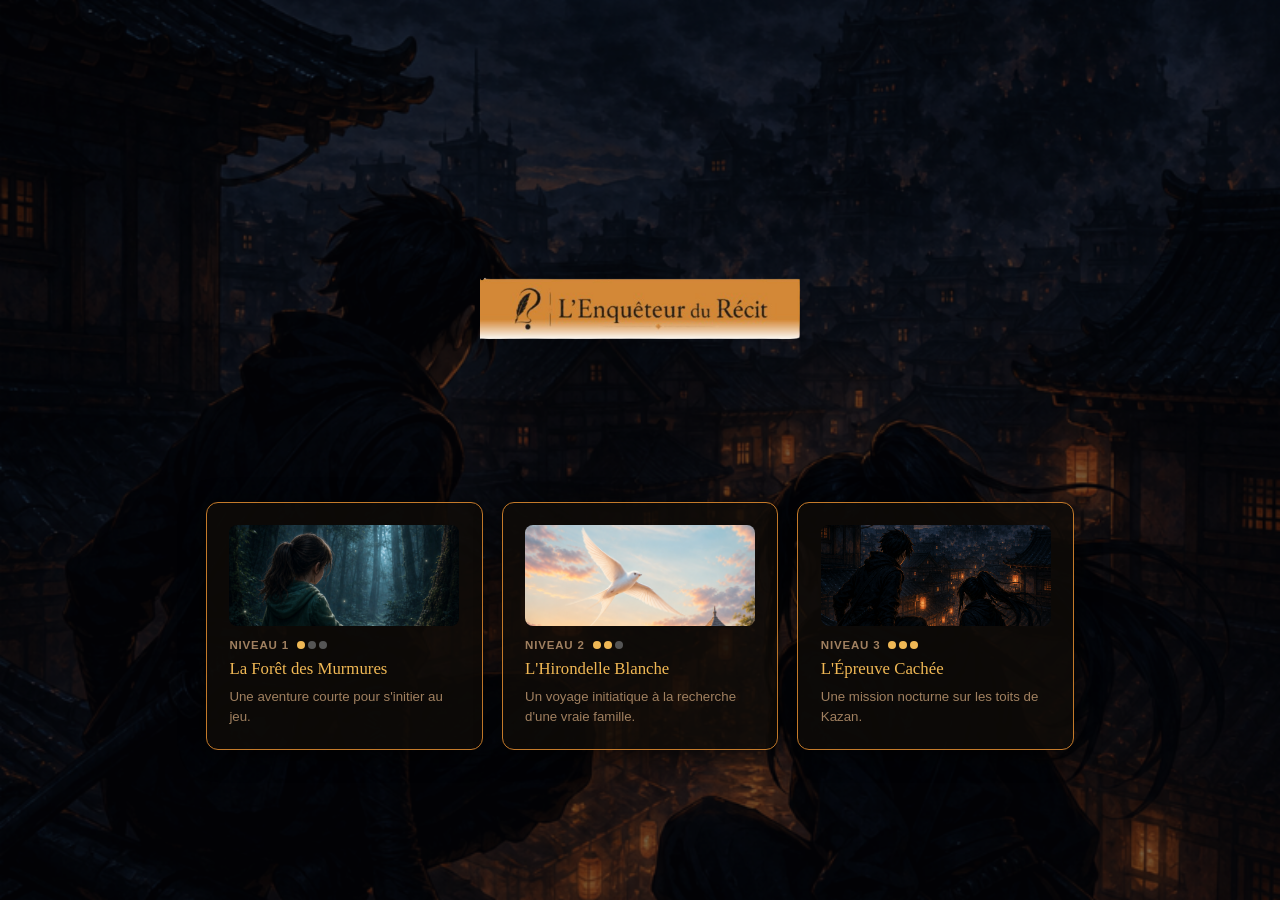
==== index.html @ ce3902f2 "add story 2" ====
<!DOCTYPE html>
<html lang="fr">

<head>
    <meta charset="UTF-8" />
    <meta name="viewport" content="width=device-width, initial-scale=1.0" />
    <title>TextoQuest</title>
    <link rel="icon" href="assets/favicon/favicon-32x32.png" sizes="32x32" />
    <link rel="stylesheet" href="style.css" />
    <link rel="manifest" href="manifest.json" />
</head>

<body>
    <div class="screen active">
        <div class="index-wrap">
            <img src="assets/logo/logo_TextoQuest.png" alt="TextoQuest" class="index-logo" />
            <div id="stories-grid" class="stories-grid"></div>
        </div>
    </div>

    <script>
        /* ── REGISTRY : ajoute ici chaque nouvelle histoire ── */
        const STORIES = [
            {
                id: "story-1",
                level: 1,
                title: "La Forêt des Murmures",
                desc: "Une aventure courte pour s'initier au jeu.",
                cover: "stories/story-1/cover.png",
            }, {
                id: "story-2",
                level: 2,
                title: "L'Hirondelle Blanche",
                desc: "Un voyage initiatique à la recherche d'une vraie famille.",
                cover: "stories/story-2/cover.png",
            },
            {
                id: "story-3",
                level: 3,
                title: "L'Épreuve Cachée",
                desc: "Une mission nocturne sur les toits de Kazan.",
                cover: "stories/story-3/cover.png",
            },
        ];

        /* ── Rendu automatique ────────────────────────────── */
        const grid = document.getElementById("stories-grid");

        STORIES.sort((a, b) => a.level - b.level).forEach(s => {
            const dots = [1, 2, 3].map(i =>
                `<span class="${i <= s.level ? "on" : ""}"></span>`
            ).join("");

            grid.insertAdjacentHTML("beforeend", `
        <a class="story-card" href="game.html?story=${s.id}">
          <img class="card-cover" src="${s.cover}" alt="${s.title}"
               onerror="this.style.display='none'" />
          <span class="card-level">
            Niveau ${s.level} &nbsp;<span class="level-dot">${dots}</span>
          </span>
          <span class="card-title">${s.title}</span>
          <span class="card-desc">${s.desc}</span>
        </a>
      `);
        });
    </script>
</body>

</html>
---- style.css ----
/* ── RESET & BASE ─────────────────────────────────── */
*,
*::before,
*::after {
  box-sizing: border-box;
  margin: 0;
  padding: 0;
}

:root {
  --bg: #0d0d0f;
  --card: rgba(15, 12, 8, 0.82);
  --border: #c47a2a;
  --accent: #e8943a;
  --accent2: #f0b855;
  --text: #e8dcc8;
  --muted: #a08060;
  --success: #5a9e5a;
  --error: #c0392b;
  --radius: 12px;
  --shadow: 0 4px 24px rgba(0, 0, 0, 0.7);
  --font-title: Georgia, serif;
  --font-body: "Segoe UI", Arial, sans-serif;
}

body {
  background: var(--story-bg, url("assets/TextoQuest.png")) center/cover
    no-repeat fixed;
  color: var(--text);
  font-family: var(--font-body);
  min-height: 100vh;
}
body::before {
  content: "";
  position: fixed;
  inset: 0;
  background: rgba(5, 5, 10, 0.55);
  pointer-events: none;
  z-index: 0;
}

/* ── SCREENS ──────────────────────────────────────── */
.screen {
  display: none;
  min-height: 100vh;
  padding: 1.5rem;
  position: relative;
  z-index: 1;
}
.screen.active {
  display: flex;
  align-items: center;
  justify-content: center;
}
#screen-reading.active,
#screen-puzzle.active,
#screen-clues.active {
  align-items: flex-start;
}

/* ── CARDS ────────────────────────────────────────── */
.card {
  background: var(--card);
  border: 1.5px solid var(--border);
  border-radius: var(--radius);
  box-shadow: var(--shadow);
  backdrop-filter: blur(6px);
  padding: 1.5rem;
}

/* ── TYPOGRAPHY ───────────────────────────────────── */
h1,
h2 {
  font-family: var(--font-title);
  color: var(--accent2);
}
h1 {
  font-size: 1.8rem;
  margin-bottom: 0.3rem;
}
h2 {
  font-size: 1.15rem;
  margin-bottom: 1rem;
}
.subtitle {
  color: var(--accent);
  font-size: 1rem;
  margin-bottom: 1rem;
  font-style: italic;
}
.muted {
  color: var(--muted);
  font-size: 0.9rem;
  line-height: 1.6;
}

/* ── BUTTONS ──────────────────────────────────────── */
.btn {
  background: linear-gradient(135deg, #b85a10, #e8943a);
  color: #fff;
  border: none;
  border-radius: 8px;
  padding: 0.75rem 1.8rem;
  font-size: 1rem;
  cursor: pointer;
  font-family: var(--font-body);
  text-shadow: 0 1px 3px rgba(0, 0, 0, 0.5);
  transition:
    opacity 0.2s,
    transform 0.1s;
}
.btn:hover {
  opacity: 0.88;
  transform: translateY(-1px);
}
.btn:active {
  transform: translateY(0);
}
.btn-ghost {
  background: transparent;
  border: 1.5px solid var(--border);
  color: var(--accent);
  border-radius: 8px;
  padding: 0.5rem 1.2rem;
  font-size: 0.9rem;
  cursor: pointer;
  font-family: var(--font-body);
  transition:
    border-color 0.2s,
    color 0.2s;
}
.btn-ghost:hover {
  border-color: var(--accent2);
  color: var(--accent2);
}
.mt {
  margin-top: 1rem;
}

/* ── LAYOUTS ──────────────────────────────────────── */
.two-col {
  display: grid;
  gap: 1.5rem;
  width: 100%;
  max-width: 1100px;
  margin: 0 auto;
  align-items: start;
  grid-template-columns: 1fr 1fr;
}
.two-col.wide {
  grid-template-columns: 2fr 1fr;
}

/* ── STORY TEXT ───────────────────────────────────── */
.story-text {
  line-height: 1.8;
  color: var(--text);
  max-height: 75vh;
  overflow-y: auto;
  padding-right: 0.5rem;
  font-size: 0.95rem;
}
.story-text.small {
  font-size: 0.85rem;
  max-height: 80vh;
}
.story-text p {
  margin-bottom: 0.8rem;
}
.story-text em {
  font-style: italic;
  color: var(--muted);
}
.story-text::-webkit-scrollbar {
  width: 5px;
}
.story-text::-webkit-scrollbar-thumb {
  background: var(--border);
  border-radius: 4px;
}
mark {
  background: #f0b85588;
  border-radius: 3px;
  padding: 0 2px;
  color: #fff;
}

/* ── FEEDBACK ─────────────────────────────────────── */
.feedback {
  border-radius: 8px;
  padding: 0.8rem 1rem;
  font-size: 0.9rem;
  line-height: 1.5;
  margin-top: 0.5rem;
}
.feedback.success {
  background: rgba(60, 110, 60, 0.35);
  border: 1.5px solid var(--success);
  color: #8de08d;
}
.feedback.error {
  background: rgba(120, 20, 20, 0.35);
  border: 1.5px solid var(--error);
  color: #f08080;
}
.feedback.hidden {
  display: none;
}

/* ── PUZZLE BLOCKS ────────────────────────────────── */
.puzzle-zone {
  display: flex;
  flex-direction: column;
  gap: 0.6rem;
  min-height: 200px;
}
.puzzle-block {
  background: rgba(20, 14, 6, 0.75);
  border: 1.5px solid var(--border);
  border-radius: 8px;
  padding: 0.8rem 1rem;
  cursor: grab;
  user-select: none;
  font-size: 0.9rem;
  line-height: 1.5;
  color: var(--text);
  transition:
    box-shadow 0.2s,
    transform 0.15s;
}
.puzzle-block:active {
  cursor: grabbing;
}
.puzzle-block.dragging {
  opacity: 0.45;
  transform: scale(1.02);
}
.puzzle-block.drag-over {
  border-color: var(--accent2);
  background: rgba(200, 100, 20, 0.2);
}
.block-label {
  font-weight: bold;
  color: var(--accent2);
  font-size: 0.78rem;
  margin-bottom: 0.3rem;
  text-transform: uppercase;
  letter-spacing: 0.05em;
}

/* ── QCM ──────────────────────────────────────────── */
.qcm-options {
  display: flex;
  flex-direction: column;
  gap: 0.5rem;
  margin-bottom: 0.8rem;
}
.qcm-option {
  display: flex;
  align-items: center;
  gap: 0.7rem;
  background: rgba(20, 14, 6, 0.75);
  border: 1.5px solid var(--border);
  border-radius: 8px;
  padding: 0.7rem 1rem;
  cursor: pointer;
  font-size: 0.9rem;
  color: var(--text);
  transition:
    border-color 0.2s,
    background 0.2s;
}
.qcm-option:hover {
  border-color: var(--accent);
}
.qcm-option.selected {
  border-color: var(--accent2);
  background: rgba(200, 100, 20, 0.2);
}
.qcm-option.correct {
  border-color: var(--success);
  background: rgba(60, 110, 60, 0.25);
}
.qcm-option.wrong {
  border-color: var(--error);
  background: rgba(120, 20, 20, 0.25);
}
.qcm-option input {
  accent-color: var(--accent2);
}

/* ── FREE TEXT ────────────────────────────────────── */
.clue-answer {
  width: 100%;
  min-height: 100px;
  border: 1.5px solid var(--border);
  border-radius: 8px;
  padding: 0.7rem;
  font-family: var(--font-body);
  font-size: 0.9rem;
  color: var(--text);
  background: rgba(10, 8, 4, 0.7);
  resize: vertical;
  transition: border-color 0.2s;
}
.clue-answer:focus {
  outline: none;
  border-color: var(--accent2);
}

/* ── STAMPS ───────────────────────────────────────── */
.stamps-row {
  display: flex;
  flex-wrap: wrap;
  gap: 0.4rem;
  margin-top: 0.6rem;
}
.stamps-row.centered {
  justify-content: center;
}
.stamp {
  width: 38px;
  height: 38px;
  border-radius: 50%;
  background: rgba(40, 30, 15, 0.8);
  border: 2px solid #555;
  display: flex;
  align-items: center;
  justify-content: center;
  font-size: 1.1rem;
  transition:
    background 0.3s,
    border-color 0.3s;
}
.stamp.earned {
  background: rgba(180, 100, 20, 0.35);
  border-color: var(--accent2);
}

/* ── CLUE CARD ────────────────────────────────────── */
.clue-card {
  background: rgba(10, 8, 4, 0.6);
  border: 1.5px solid var(--border);
  border-radius: var(--radius);
  padding: 1.2rem;
}
.clue-number {
  font-size: 0.78rem;
  text-transform: uppercase;
  letter-spacing: 0.06em;
  color: var(--muted);
  margin-bottom: 0.2rem;
}
.clue-type {
  font-weight: bold;
  color: var(--accent2);
  margin-bottom: 0.6rem;
  font-size: 0.85rem;
}
.clue-question {
  font-size: 1rem;
  line-height: 1.6;
  margin-bottom: 0.8rem;
}

/* ── RESULT ───────────────────────────────────────── */
.result-card {
  max-width: 480px;
  width: 100%;
  text-align: center;
  padding: 2.5rem 2rem;
}
.result-icon {
  font-size: 4rem;
  margin-bottom: 0.5rem;
}
.result-score {
  color: var(--muted);
  margin-top: 1rem;
  font-size: 0.95rem;
}

/* ── INDEX – STORY CARDS ──────────────────────────── */
.index-wrap {
  width: 100%;
  max-width: 900px;
  padding: 2rem 1rem;
}
.index-logo {
  display: block;
  max-width: 320px;
  margin: 0 auto 2rem;
}

.intro-logo-wrap {
  max-width: 380px;
  width: 100%;
  height: 70px;
  overflow: hidden;
  margin: 0 auto 0.8rem;
}
.intro-logo-wrap img {
  width: 100%;
  height: 100%;
  object-fit: cover;
}

.stories-grid {
  display: grid;
  grid-template-columns: repeat(auto-fill, minmax(240px, 1fr));
  gap: 1.2rem;
}
.story-card {
  background: var(--card);
  border: 1.5px solid var(--border);
  border-radius: var(--radius);
  box-shadow: var(--shadow);
  padding: 1.4rem;
  cursor: pointer;
  text-decoration: none;
  display: flex;
  flex-direction: column;
  gap: 0.5rem;
  transition:
    border-color 0.2s,
    transform 0.15s;
}
.story-card:hover {
  border-color: var(--accent2);
  transform: translateY(-2px);
}
.story-card .card-cover {
  width: 100%;
  aspect-ratio: 16/7;
  object-fit: cover;
  border-radius: 8px;
  margin-bottom: 0.3rem;
}
.story-card .card-level {
  font-size: 0.72rem;
  text-transform: uppercase;
  letter-spacing: 0.07em;
  color: var(--muted);
  font-weight: bold;
}
.story-card .card-title {
  font-family: var(--font-title);
  color: var(--accent2);
  font-size: 1.05rem;
}
.story-card .card-desc {
  color: var(--muted);
  font-size: 0.83rem;
  line-height: 1.5;
}
.level-dot {
  display: inline-flex;
  gap: 3px;
  align-items: center;
}
.level-dot span {
  width: 8px;
  height: 8px;
  border-radius: 50%;
  background: #555;
}
.level-dot span.on {
  background: var(--accent2);
}

/* ── RESPONSIVE ───────────────────────────────────── */
@media (max-width: 768px) {
  .two-col,
  .two-col.wide {
    grid-template-columns: 1fr;
  }
  .text-panel {
    order: 2;
  }
  .right-panel {
    order: 1;
  }
  .story-text,
  .story-text.small {
    max-height: 35vh;
  }
  h1 {
    font-size: 1.4rem;
  }
  .screen {
    padding-top: 4rem;
  }
}
@media (max-width: 480px) {
  .screen {
    padding: 1rem;
  }
  .result-card {
    padding: 1.5rem 1rem;
  }
}

/* ── BACK LINK ────────────────────────────────────── */
.back-link {
  position: relative;
  top: 1rem;
  left: 1rem;
  z-index: 999;
}
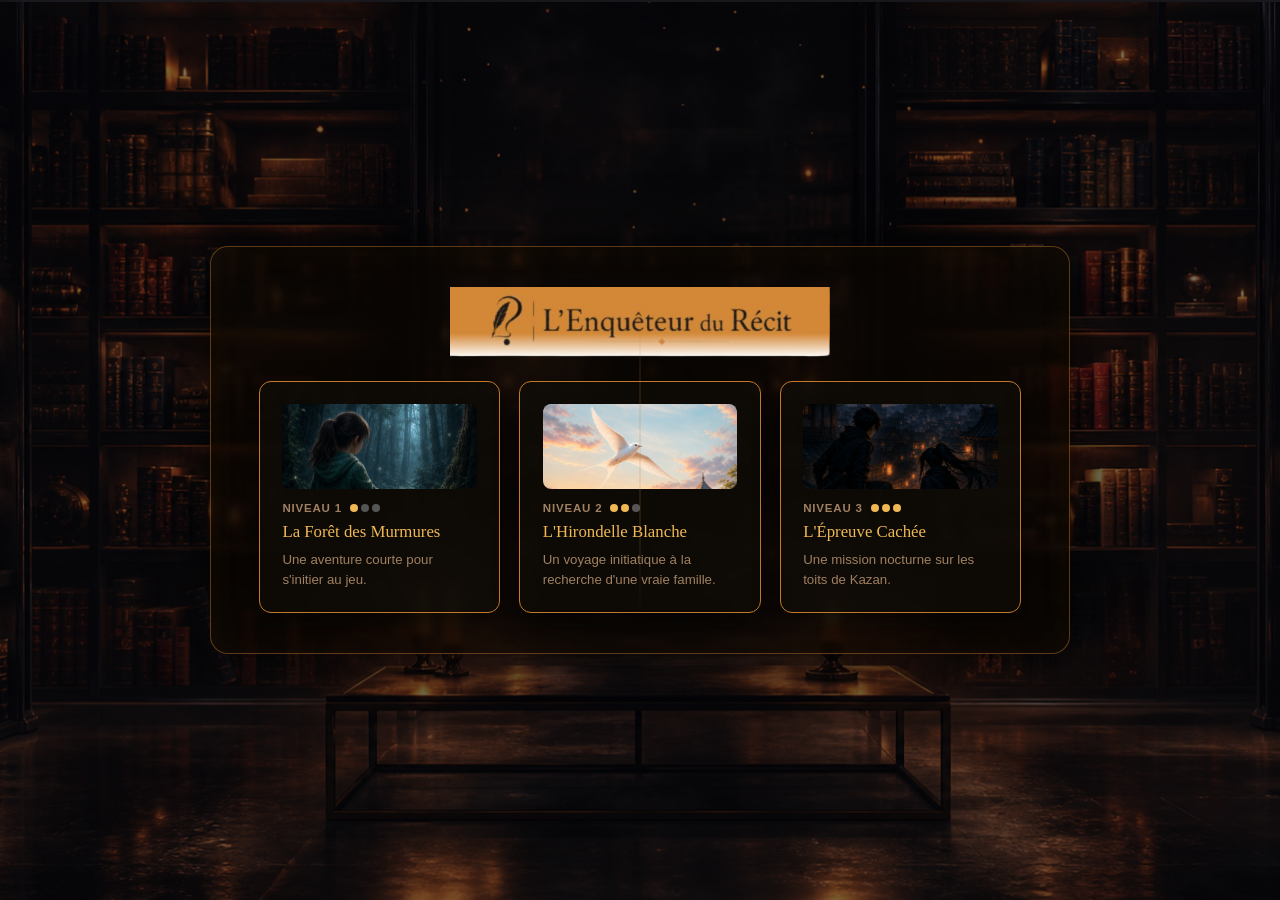
==== commit be24c615: "feat: add library background and dedicated index page styles - Add assets/library.png as full-screen" ====
--- a/index.html
+++ b/index.html
@@ -7,13 +7,17 @@
     <title>TextoQuest</title>
     <link rel="icon" href="assets/favicon/favicon-32x32.png" sizes="32x32" />
     <link rel="stylesheet" href="style.css" />
+    <link rel="stylesheet" href="assets/index-library.css" />
+
     <link rel="manifest" href="manifest.json" />
 </head>
 
 <body>
     <div class="screen active">
         <div class="index-wrap">
-            <img src="assets/logo/logo_TextoQuest.png" alt="TextoQuest" class="index-logo" />
+            <div class="intro-logo-wrap">
+                <img src="assets/logo/logo_TextoQuest.png" alt="TextoQuest" />
+            </div>
             <div id="stories-grid" class="stories-grid"></div>
         </div>
     </div>
--- a/style.css
+++ b/style.css
@@ -24,12 +24,12 @@
 }
 
 body {
-  background: var(--story-bg, url("assets/TextoQuest.png")) center/cover
-    no-repeat fixed;
+  background: var(--bg);
   color: var(--text);
   font-family: var(--font-body);
   min-height: 100vh;
 }
+
 body::before {
   content: "";
   position: fixed;
--- a/assets/index-library.css
+++ b/assets/index-library.css
@@ -0,0 +1,104 @@
+/* ── BIBLIOTHÈQUE – fond d'accueil ────────────────────
+   Fichier : assets/index-library.css
+   Lié uniquement dans index.html
+──────────────────────────────────────────────────── */
+
+/* 1. Le fond : bibliothèque plein écran, couvre tout */
+body {
+  background: url("library.png") center / cover no-repeat fixed;
+}
+
+/* 2. Overlay sombre global (déjà dans style.css via body::before — rien à changer) */
+
+/* 3. Centrage vertical + horizontal du contenu */
+.screen.active {
+  align-items: center;
+  justify-content: center;
+}
+
+/* 4. Conteneur principal : zone "livre ouvert" posée sur la table */
+.index-wrap {
+  max-width: 860px;
+  width: 90%;
+  padding: 2.5rem 3rem;
+  background: rgba(10, 6, 2, 0.72);
+  border: 1px solid rgba(196, 122, 42, 0.45);
+  border-radius: 18px;
+  box-shadow:
+    0 0 60px rgba(0, 0, 0, 0.85),
+    inset 0 0 40px rgba(232, 148, 58, 0.04);
+  backdrop-filter: blur(3px);
+  /* ligne centrale reliure */
+  position: relative;
+}
+.index-wrap::after {
+  content: "";
+  position: absolute;
+  top: 10%;
+  bottom: 10%;
+  left: 50%;
+  transform: translateX(-50%);
+  width: 1px;
+  background: linear-gradient(
+    to bottom,
+    transparent,
+    rgba(196, 122, 42, 0.3) 30%,
+    rgba(196, 122, 42, 0.3) 70%,
+    transparent
+  );
+  pointer-events: none;
+}
+
+/* 5. Logo centré au-dessus des cartes */
+.index-logo {
+  max-width: 280px;
+  margin: 0 auto 2rem;
+}
+.intro-logo-wrap {
+  max-width: 380px;
+  width: 100%;
+  height: 70px;
+  overflow: hidden;
+  margin: 0 auto 1.5rem;
+}
+.intro-logo-wrap img {
+  width: 100%;
+  height: 100%;
+  object-fit: cover;
+}
+
+/* 6. Grille des cartes : 3 colonnes fixes dans le livre */
+.stories-grid {
+  grid-template-columns: repeat(3, 1fr);
+  gap: 1.2rem;
+}
+
+/* 7. Cartes : légèrement remontées comme des marque-pages */
+.story-card {
+  transform: translateY(0);
+  transition:
+    transform 0.2s,
+    border-color 0.2s,
+    box-shadow 0.2s;
+  box-shadow: 0 8px 24px rgba(0, 0, 0, 0.6);
+}
+.story-card:hover {
+  transform: translateY(-6px);
+  box-shadow:
+    0 16px 36px rgba(0, 0, 0, 0.8),
+    0 0 12px rgba(232, 148, 58, 0.2);
+  border-color: var(--accent2);
+}
+
+/* 8. Responsive : une colonne sur mobile */
+@media (max-width: 640px) {
+  .stories-grid {
+    grid-template-columns: 1fr;
+  }
+  .index-wrap {
+    padding: 1.5rem 1.2rem;
+  }
+  .index-wrap::after {
+    display: none;
+  }
+}
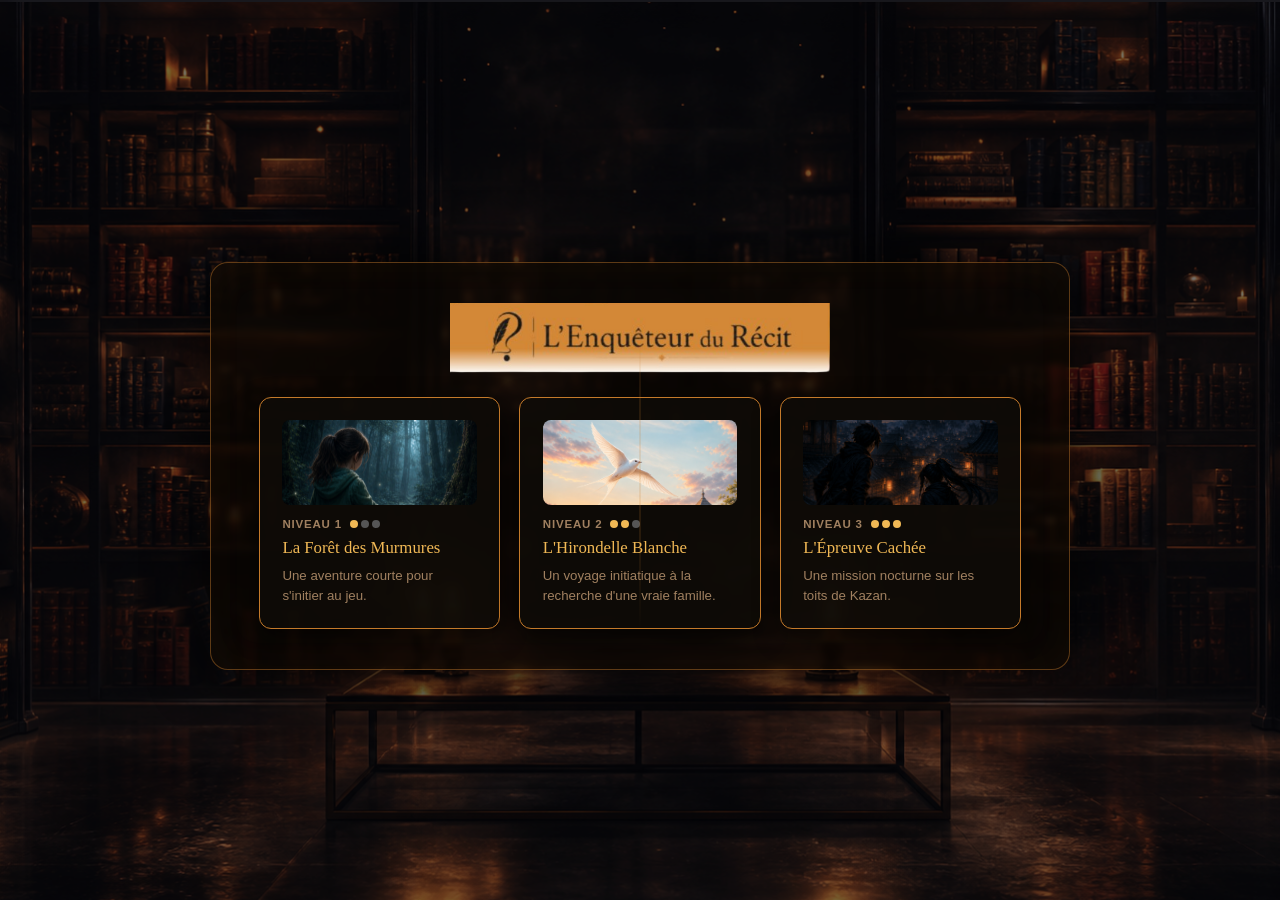
==== commit 27eeda26: "add file responsive.css" ====
--- a/index.html
+++ b/index.html
@@ -7,6 +7,7 @@
     <title>TextoQuest</title>
     <link rel="icon" href="assets/favicon/favicon-32x32.png" sizes="32x32" />
     <link rel="stylesheet" href="style.css" />
+    <link rel="stylesheet" href="assets/responsive.css">
     <link rel="stylesheet" href="assets/index-library.css" />
 
     <link rel="manifest" href="manifest.json" />
--- a/style.css
+++ b/style.css
@@ -27,7 +27,6 @@
   background: var(--bg);
   color: var(--text);
   font-family: var(--font-body);
-  min-height: 100vh;
 }
 
 body::before {
@@ -42,7 +41,6 @@
 /* ── SCREENS ──────────────────────────────────────── */
 .screen {
   display: none;
-  min-height: 100vh;
   padding: 1.5rem;
   position: relative;
   z-index: 1;
@@ -467,43 +465,3 @@
 .level-dot span.on {
   background: var(--accent2);
 }
-
-/* ── RESPONSIVE ───────────────────────────────────── */
-@media (max-width: 768px) {
-  .two-col,
-  .two-col.wide {
-    grid-template-columns: 1fr;
-  }
-  .text-panel {
-    order: 2;
-  }
-  .right-panel {
-    order: 1;
-  }
-  .story-text,
-  .story-text.small {
-    max-height: 35vh;
-  }
-  h1 {
-    font-size: 1.4rem;
-  }
-  .screen {
-    padding-top: 4rem;
-  }
-}
-@media (max-width: 480px) {
-  .screen {
-    padding: 1rem;
-  }
-  .result-card {
-    padding: 1.5rem 1rem;
-  }
-}
-
-/* ── BACK LINK ────────────────────────────────────── */
-.back-link {
-  position: relative;
-  top: 1rem;
-  left: 1rem;
-  z-index: 999;
-}
--- a/assets/responsive.css
+++ b/assets/responsive.css
@@ -0,0 +1,87 @@
+/* ── RESPONSIVE.CSS ──────────────────────────────────────────────────────────
+   Fond plein écran, scroll, mobile portrait & paysage.
+   Source unique pour tout ce qui est viewport/responsive.
+──────────────────────────────────────────────────────────────────────────── */
+
+/* 1. Fallback sombre si l'image de fond ne charge pas */
+html {
+  min-height: 100%;
+  background: var(--bg);
+}
+
+/* 2. Corps : hauteur dynamique + pas de scroll horizontal */
+body {
+  min-height: 100dvh;
+  overflow-x: hidden;
+  background-attachment: scroll; /* fixed cassé sur Safari iOS en paysage */
+}
+
+/* 3. Chaque écran occupe au minimum la hauteur réelle du viewport */
+.screen {
+  min-height: 100dvh;
+  padding-top: 3.5rem;
+}
+
+/* 4. Tablet/mobile portrait ≤ 768px */
+@media (max-width: 768px) {
+  .two-col,
+  .two-col.wide {
+    grid-template-columns: 1fr;
+  }
+  .text-panel {
+    order: 2;
+  }
+  .right-panel {
+    order: 1;
+  }
+  .story-text,
+  .story-text.small {
+    max-height: 35vh;
+  }
+  h1 {
+    font-size: 1.4rem;
+  }
+  .screen {
+    padding-top: 4rem;
+  }
+}
+.back-link {
+  position: fixed;
+  top: 1rem;
+  left: 1rem;
+  z-index: 999;
+}
+
+/* 5. Petit mobile ≤ 480px */
+@media (max-width: 480px) {
+  .screen {
+    padding: 1rem;
+  }
+  .result-card {
+    padding: 1.5rem 1rem;
+  }
+}
+
+/* 6. Mobile portrait ≤ 640px : grille en colonne unique */
+@media (max-width: 640px) {
+  .stories-grid {
+    grid-template-columns: 1fr;
+  }
+  .index-wrap {
+    padding: 1.2rem;
+  }
+}
+
+/* 7. Mobile paysage : compact pour éviter les espaces vides */
+@media (max-height: 500px) and (orientation: landscape) {
+  .screen {
+    padding: 0.8rem;
+    align-items: flex-start;
+  }
+  .card {
+    padding: 1rem;
+  }
+  h1 {
+    font-size: 1.2rem;
+  }
+}
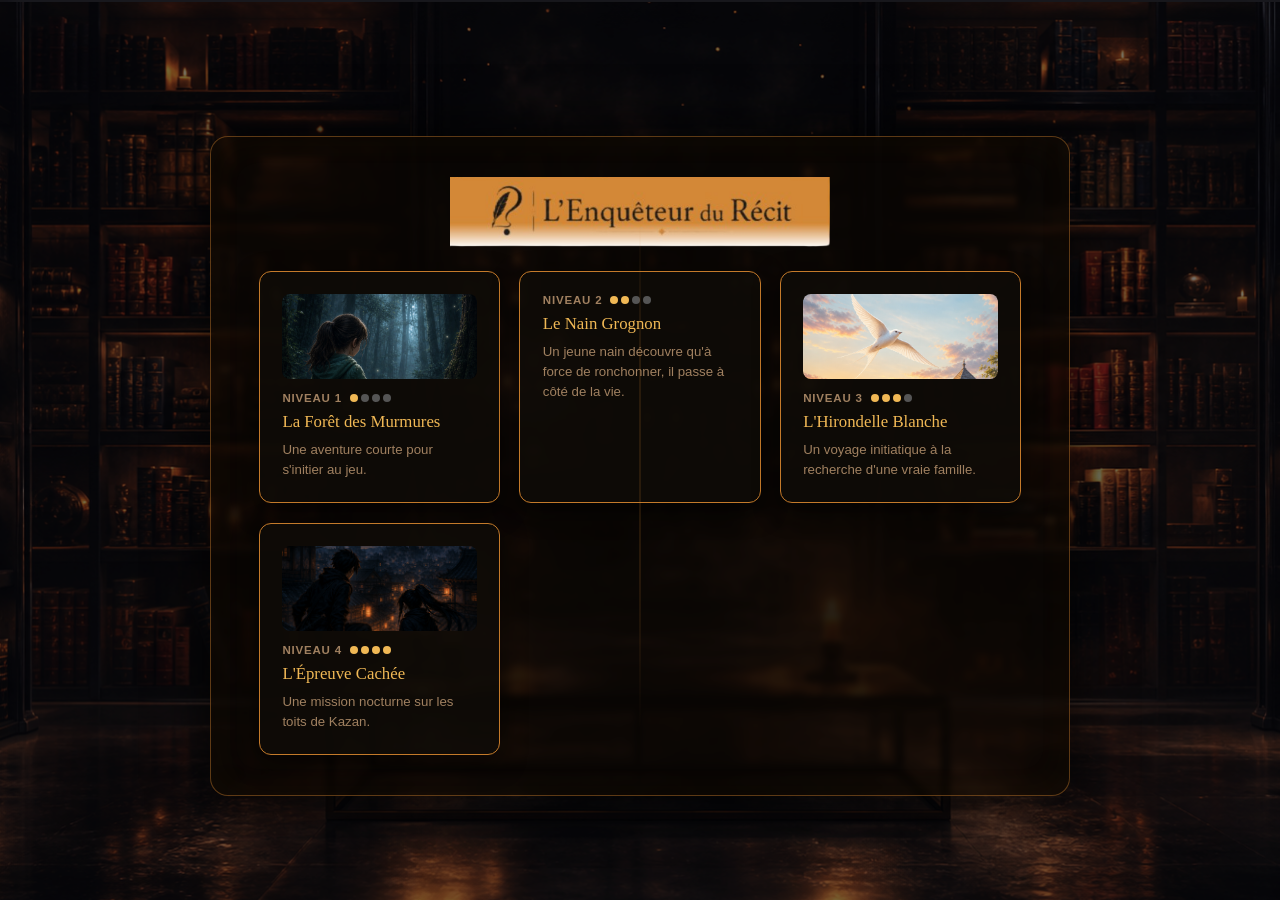
==== commit c2c78b83: "feat: add story-2 "Le Nain Grognon" and rename story folders - Add stories/story-2_le_Nain_Grognon/ " ====
--- a/index.html
+++ b/index.html
@@ -27,24 +27,32 @@
         /* ── REGISTRY : ajoute ici chaque nouvelle histoire ── */
         const STORIES = [
             {
-                id: "story-1",
+                id: "story-1_La_Foret_des_Murmures",
                 level: 1,
                 title: "La Forêt des Murmures",
                 desc: "Une aventure courte pour s'initier au jeu.",
-                cover: "stories/story-1/cover.png",
-            }, {
-                id: "story-2",
+                cover: "stories/story-1_La_Foret_des_Murmures/cover.png",
+            },
+            {
+                id: "story-2_le_Nain_Grognon",
                 level: 2,
+                title: "Le Nain Grognon",
+                desc: "Un jeune nain découvre qu'à force de ronchonner, il passe à côté de la vie.",
+                cover: "stories/story-2_le_Nain_Grognon/cover.png",
+            },
+            {
+                id: "story-3_l_Hirondelle_Blanche",
+                level: 3,
                 title: "L'Hirondelle Blanche",
                 desc: "Un voyage initiatique à la recherche d'une vraie famille.",
-                cover: "stories/story-2/cover.png",
+                cover: "stories/story-3_l_Hirondelle_Blanche/cover.png",
             },
             {
-                id: "story-3",
-                level: 3,
+                id: "story-4_l_Epreuve_cachee",
+                level: 4,
                 title: "L'Épreuve Cachée",
                 desc: "Une mission nocturne sur les toits de Kazan.",
-                cover: "stories/story-3/cover.png",
+                cover: "stories/story-4_l_Epreuve_cachee/cover.png",
             },
         ];
 
@@ -52,7 +60,7 @@
         const grid = document.getElementById("stories-grid");
 
         STORIES.sort((a, b) => a.level - b.level).forEach(s => {
-            const dots = [1, 2, 3].map(i =>
+            const dots = [1, 2, 3, 4].map(i =>
                 `<span class="${i <= s.level ? "on" : ""}"></span>`
             ).join("");
 
--- a/style.css
+++ b/style.css
@@ -116,7 +116,6 @@
 }
 .btn-ghost {
   background: transparent;
-  border: 1.5px solid var(--border);
   color: var(--accent);
   border-radius: 8px;
   padding: 0.5rem 1.2rem;
@@ -128,7 +127,6 @@
     color 0.2s;
 }
 .btn-ghost:hover {
-  border-color: var(--accent2);
   color: var(--accent2);
 }
 .mt {
@@ -141,7 +139,7 @@
   gap: 1.5rem;
   width: 100%;
   max-width: 1100px;
-  margin: 0 auto;
+  margin: 1rem auto;
   align-items: start;
   grid-template-columns: 1fr 1fr;
 }
@@ -230,8 +228,9 @@
   cursor: grabbing;
 }
 .puzzle-block.dragging {
-  opacity: 0.45;
-  transform: scale(1.02);
+  opacity: 0.85;
+  position: relative;
+  z-index: 999;
 }
 .puzzle-block.drag-over {
   border-color: var(--accent2);
--- a/assets/responsive.css
+++ b/assets/responsive.css
@@ -45,11 +45,25 @@
     padding-top: 4rem;
   }
 }
-.back-link {
+.site-header {
   position: fixed;
-  top: 1rem;
-  left: 1rem;
+  top: 0;
+  left: 0;
+  right: 0;
   z-index: 999;
+  padding: 0.6rem 1.2rem;
+  background: rgba(13, 13, 15, 0.92);
+  /* border-bottom: 1px solid var(--border); */
+  backdrop-filter: blur(6px);
+  transition:
+    padding 0.3s,
+    background 0.3s,
+    border-color 0.3s;
+}
+.site-header.scrolled {
+  padding: 0.3rem 1.2rem;
+  background: rgba(13, 13, 15, 0.4);
+  border-bottom-color: transparent;
 }
 
 /* 5. Petit mobile ≤ 480px */
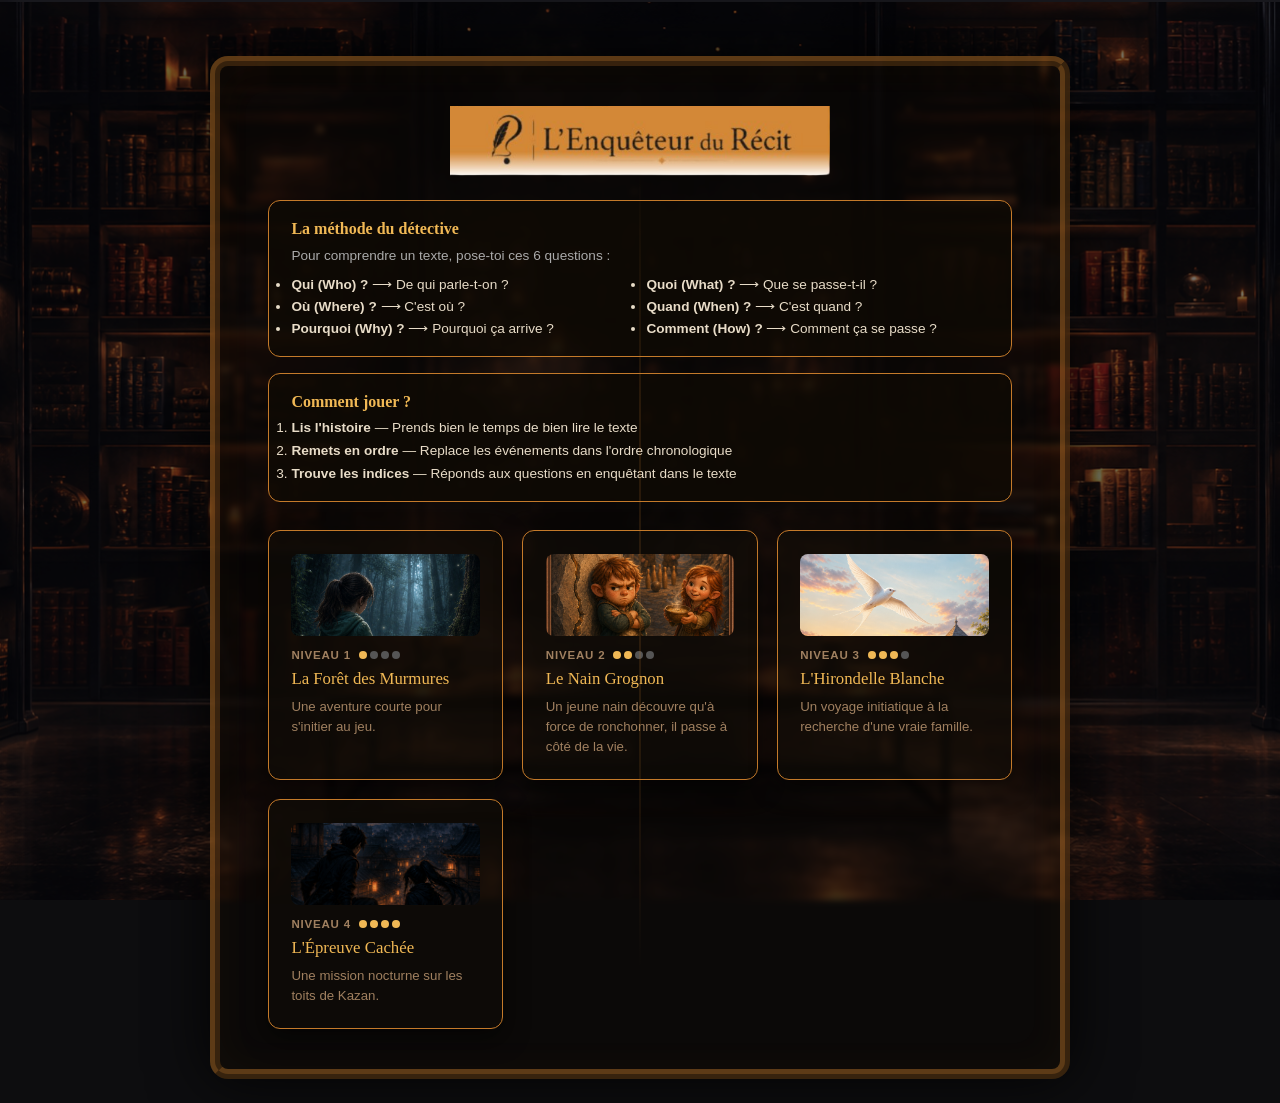
==== commit 5376abca: "add intro method 6W + section help in story.js Co-authored-by: Copilot <copilot@github.com>" ====
--- a/index.html
+++ b/index.html
@@ -9,72 +9,68 @@
     <link rel="stylesheet" href="style.css" />
     <link rel="stylesheet" href="assets/responsive.css">
     <link rel="stylesheet" href="assets/index-library.css" />
-
     <link rel="manifest" href="manifest.json" />
 </head>
 
 <body>
     <div class="screen active">
         <div class="index-wrap">
+
             <div class="intro-logo-wrap">
                 <img src="assets/logo/logo_TextoQuest.png" alt="TextoQuest" />
             </div>
+
+            <!-- ── SECTION 6W ── -->
+            <div class="sixw-section">
+
+                <div class="sixw-block">
+                    <h2 class="sixw-title">La méthode du détective</h2>
+                    <p class="sixw-intro">Pour comprendre un texte, pose-toi ces 6 questions :</p>
+                    <ul class="sixw-grid">
+                        <li><strong>Qui (Who) ?</strong> ⟶ De qui parle-t-on ?</li>
+                        <li><strong>Quoi (What) ?</strong> ⟶ Que se passe-t-il ?</li>
+                        <li><strong>Où (Where) ?</strong> ⟶ C'est où ?</li>
+                        <li><strong>Quand (When) ?</strong> ⟶ C'est quand ?</li>
+                        <li><strong>Pourquoi (Why) ?</strong> ⟶ Pourquoi ça arrive ?</li>
+                        <li><strong>Comment (How) ?</strong> ⟶ Comment ça se passe ?</li>
+                    </ul>
+                </div>
+
+                <div class="sixw-block">
+                    <h2 class="sixw-title">Comment jouer ?</h2>
+                    <ol class="sixw-steps">
+                        <li><strong>Lis l'histoire</strong> — Prends bien le temps de bien lire le texte</li>
+                        <li><strong>Remets en ordre</strong> — Replace les événements dans l'ordre chronologique</li>
+                        <li><strong>Trouve les indices</strong> — Réponds aux questions en enquêtant dans le texte</li>
+                    </ol>
+                </div>
+
+            </div>
+            <!-- ── FIN SECTION 6W ── -->
+
             <div id="stories-grid" class="stories-grid"></div>
         </div>
     </div>
 
     <script>
-        /* ── REGISTRY : ajoute ici chaque nouvelle histoire ── */
         const STORIES = [
-            {
-                id: "story-1_La_Foret_des_Murmures",
-                level: 1,
-                title: "La Forêt des Murmures",
-                desc: "Une aventure courte pour s'initier au jeu.",
-                cover: "stories/story-1_La_Foret_des_Murmures/cover.png",
-            },
-            {
-                id: "story-2_le_Nain_Grognon",
-                level: 2,
-                title: "Le Nain Grognon",
-                desc: "Un jeune nain découvre qu'à force de ronchonner, il passe à côté de la vie.",
-                cover: "stories/story-2_le_Nain_Grognon/cover.png",
-            },
-            {
-                id: "story-3_l_Hirondelle_Blanche",
-                level: 3,
-                title: "L'Hirondelle Blanche",
-                desc: "Un voyage initiatique à la recherche d'une vraie famille.",
-                cover: "stories/story-3_l_Hirondelle_Blanche/cover.png",
-            },
-            {
-                id: "story-4_l_Epreuve_cachee",
-                level: 4,
-                title: "L'Épreuve Cachée",
-                desc: "Une mission nocturne sur les toits de Kazan.",
-                cover: "stories/story-4_l_Epreuve_cachee/cover.png",
-            },
+            { id: "story-1_La_Foret_des_Murmures", level: 1, title: "La Forêt des Murmures", desc: "Une aventure courte pour s'initier au jeu.", cover: "stories/story-1_La_Foret_des_Murmures/cover.png" },
+            { id: "story-2_le_Nain_Grognon", level: 2, title: "Le Nain Grognon", desc: "Un jeune nain découvre qu'à force de ronchonner, il passe à côté de la vie.", cover: "stories/story-2_le_Nain_Grognon/cover.png" },
+            { id: "story-3_l_Hirondelle_Blanche", level: 3, title: "L'Hirondelle Blanche", desc: "Un voyage initiatique à la recherche d'une vraie famille.", cover: "stories/story-3_l_Hirondelle_Blanche/cover.png" },
+            { id: "story-4_l_Epreuve_cachee", level: 4, title: "L'Épreuve Cachée", desc: "Une mission nocturne sur les toits de Kazan.", cover: "stories/story-4_l_Epreuve_cachee/cover.png" },
         ];
 
-        /* ── Rendu automatique ────────────────────────────── */
         const grid = document.getElementById("stories-grid");
-
         STORIES.sort((a, b) => a.level - b.level).forEach(s => {
-            const dots = [1, 2, 3, 4].map(i =>
-                `<span class="${i <= s.level ? "on" : ""}"></span>`
-            ).join("");
-
+            const dots = [1, 2, 3, 4].map(i => `<span class="${i <= s.level ? "on" : ""}"></span>`).join("");
             grid.insertAdjacentHTML("beforeend", `
-        <a class="story-card" href="game.html?story=${s.id}">
-          <img class="card-cover" src="${s.cover}" alt="${s.title}"
-               onerror="this.style.display='none'" />
-          <span class="card-level">
-            Niveau ${s.level} &nbsp;<span class="level-dot">${dots}</span>
-          </span>
-          <span class="card-title">${s.title}</span>
-          <span class="card-desc">${s.desc}</span>
-        </a>
-      `);
+                <a class="story-card" href="game.html?story=${s.id}">
+                    <img class="card-cover" src="${s.cover}" alt="${s.title}" onerror="this.style.display='none'" />
+                    <span class="card-level">Niveau ${s.level} &nbsp;<span class="level-dot">${dots}</span></span>
+                    <span class="card-title">${s.title}</span>
+                    <span class="card-desc">${s.desc}</span>
+                </a>
+            `);
         });
     </script>
 </body>
--- a/style.css
+++ b/style.css
@@ -9,7 +9,7 @@
 
 :root {
   --bg: #0d0d0f;
-  --card: rgba(15, 12, 8, 0.82);
+  --card: rgba(15, 12, 8, 0.6);
   --border: #c47a2a;
   --accent: #e8943a;
   --accent2: #f0b855;
@@ -464,3 +464,108 @@
 .level-dot span.on {
   background: var(--accent2);
 }
+
+/* ══════════════════════════════════════════
+   SECTION 6W — page d'accueil
+══════════════════════════════════════════ */
+.sixw-section {
+  display: flex;
+  flex-wrap: wrap;
+  gap: 1rem;
+  margin-bottom: 1.8rem;
+}
+
+.sixw-block {
+  background: rgba(15, 10, 5, 0.75);
+  border: 1.5px solid var(--border);
+  border-radius: 12px;
+  padding: 1.2rem 1.4rem;
+  width: 100%;
+}
+
+.sixw-title {
+  font-size: 1rem;
+  font-weight: bold;
+  color: var(--accent2);
+  margin: 0 0 0.6rem;
+}
+
+.sixw-intro {
+  font-size: 0.85rem;
+  color: var(--text-muted, #aaa);
+  margin: 0 0 0.8rem;
+}
+
+.sixw-grid {
+  display: grid;
+  grid-template-columns: 1fr 1fr;
+  gap: 0.4rem 0.8rem;
+  font-size: 0.85rem;
+}
+.sixw-grid span {
+  background: rgba(20, 14, 6, 0.75);
+  border: 1.5px solid var(--border);
+  border-radius: 8px;
+  padding: 0.7rem 0.9rem;
+  color: var(--text);
+}
+
+.sixw-steps {
+  display: flex;
+  flex-direction: column;
+  gap: 0.5rem;
+  font-size: 0.85rem;
+}
+
+@media (max-width: 640px) {
+  .sixw-section {
+    grid-template-columns: 1fr;
+  }
+  .sixw-grid {
+    grid-template-columns: 1fr;
+  }
+}
+
+/* ══════════════════════════════════════════
+   BULLES D'AIDE — phase free-text
+══════════════════════════════════════════ */
+.help-bubble {
+  display: none;
+  border-radius: 10px;
+  padding: 0.9rem 1.1rem;
+  margin-top: 0.8rem;
+  font-size: 0.88rem;
+  line-height: 1.5;
+  border: 1.5px solid;
+}
+
+.help-bubble.visible {
+  display: block;
+}
+
+/* Niveau 1 — méthode (bleu) */
+.help-bubble.lvl-1 {
+  background: rgba(30, 60, 120, 0.3);
+  border-color: #4a90d9;
+  color: #acd4ff;
+}
+
+/* Niveau 2 — guidage (jaune/orange) */
+.help-bubble.lvl-2 {
+  background: rgba(140, 80, 0, 0.3);
+  border-color: var(--accent2);
+  color: #ffd080;
+}
+
+/* Niveau 3 — surlignage + synthèse (rouge doux) */
+.help-bubble.lvl-3 {
+  background: rgba(120, 30, 30, 0.3);
+  border-color: #d94a4a;
+  color: #ffaaaa;
+}
+
+.help-bubble strong {
+  display: block;
+  margin-bottom: 0.4rem;
+  font-size: 0.92rem;
+}
--- a/assets/index-library.css
+++ b/assets/index-library.css
@@ -21,8 +21,8 @@
   max-width: 860px;
   width: 90%;
   padding: 2.5rem 3rem;
-  background: rgba(10, 6, 2, 0.72);
-  border: 1px solid rgba(196, 122, 42, 0.45);
+  background: rgba(10, 6, 2, 0.5);
+  border: 10px ridge rgba(196, 122, 42, 0.45);
   border-radius: 18px;
   box-shadow:
     0 0 60px rgba(0, 0, 0, 0.85),
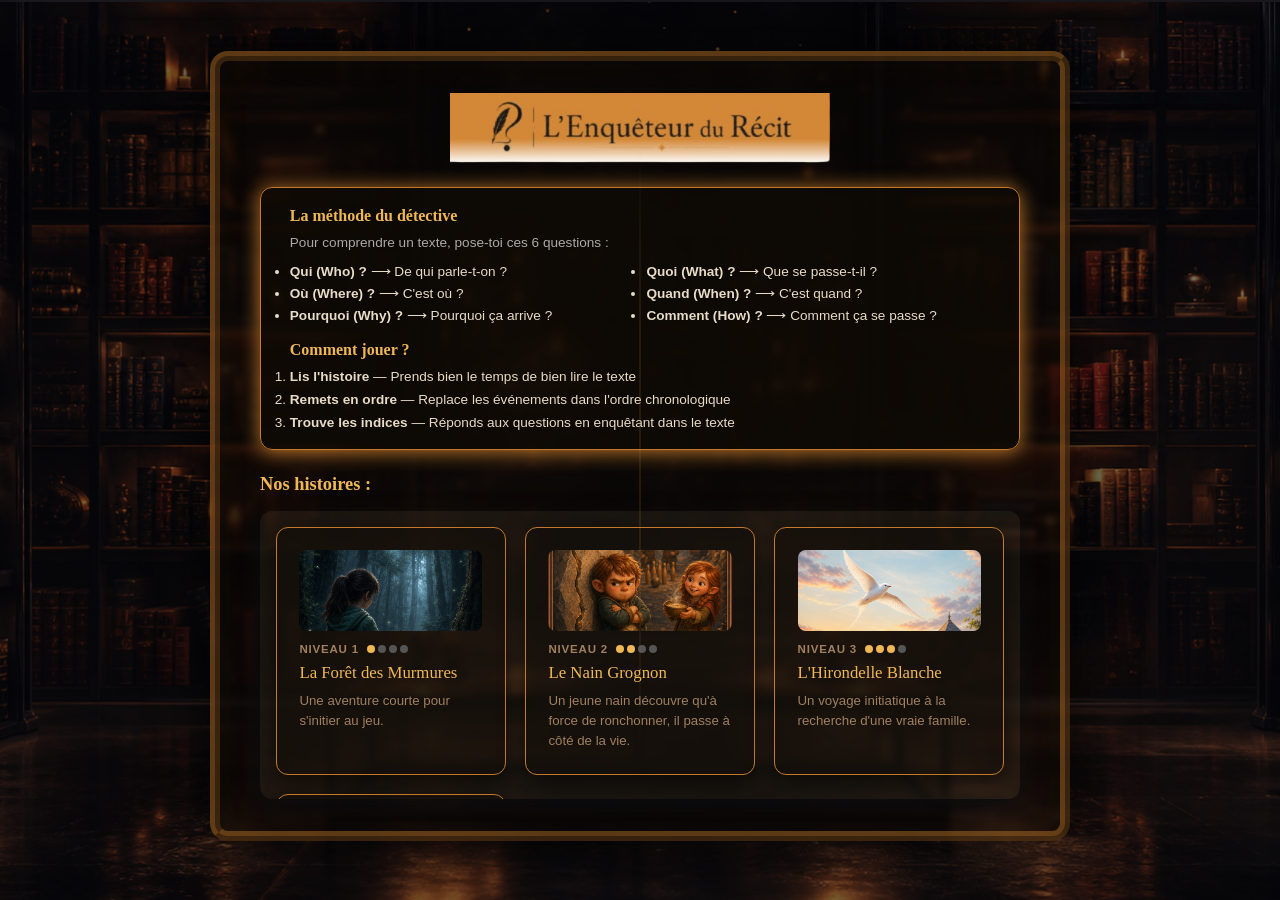
==== commit ca26fbdd: "add design intro-index Co-authored-by: Copilot <copilot@github.com>" ====
--- a/index.html
+++ b/index.html
@@ -34,9 +34,7 @@
                         <li><strong>Pourquoi (Why) ?</strong> ⟶ Pourquoi ça arrive ?</li>
                         <li><strong>Comment (How) ?</strong> ⟶ Comment ça se passe ?</li>
                     </ul>
-                </div>
-
-                <div class="sixw-block">
+                    <br>
                     <h2 class="sixw-title">Comment jouer ?</h2>
                     <ol class="sixw-steps">
                         <li><strong>Lis l'histoire</strong> — Prends bien le temps de bien lire le texte</li>
@@ -48,6 +46,7 @@
             </div>
             <!-- ── FIN SECTION 6W ── -->
 
+            <h2 style="margin-top:1.5rem">Nos histoires : </h2>
             <div id="stories-grid" class="stories-grid"></div>
         </div>
     </div>
--- a/style.css
+++ b/style.css
@@ -471,15 +471,16 @@
 .sixw-section {
   display: flex;
   flex-wrap: wrap;
-  gap: 1rem;
-  margin-bottom: 1.8rem;
+  gap: 0.5rem;
+  margin-bottom: 1rem;
 }
 
 .sixw-block {
   background: rgba(15, 10, 5, 0.75);
+  box-shadow: 0 2px 20px var(--border);
   border: 1.5px solid var(--border);
   border-radius: 12px;
-  padding: 1.2rem 1.4rem;
+  padding: 1.2rem 1.8rem;
   width: 100%;
 }
 
--- a/assets/responsive.css
+++ b/assets/responsive.css
@@ -1,28 +1,22 @@
 /* ── RESPONSIVE.CSS ──────────────────────────────────────────────────────────
-   Fond plein écran, scroll, mobile portrait & paysage.
-   Source unique pour tout ce qui est viewport/responsive.
 ──────────────────────────────────────────────────────────────────────────── */
 
-/* 1. Fallback sombre si l'image de fond ne charge pas */
 html {
   min-height: 100%;
   background: var(--bg);
 }
 
-/* 2. Corps : hauteur dynamique + pas de scroll horizontal */
 body {
   min-height: 100dvh;
   overflow-x: hidden;
-  background-attachment: scroll; /* fixed cassé sur Safari iOS en paysage */
+  background-attachment: scroll;
 }
 
-/* 3. Chaque écran occupe au minimum la hauteur réelle du viewport */
 .screen {
   min-height: 100dvh;
-  padding-top: 3.5rem;
+  padding-top: 1rem;
 }
 
-/* 4. Tablet/mobile portrait ≤ 768px */
 @media (max-width: 768px) {
   .two-col,
   .two-col.wide {
@@ -53,7 +47,6 @@
   z-index: 999;
   padding: 0.6rem 1.2rem;
   background: rgba(13, 13, 15, 0.92);
-  /* border-bottom: 1px solid var(--border); */
   backdrop-filter: blur(6px);
   transition:
     padding 0.3s,
@@ -66,7 +59,6 @@
   border-bottom-color: transparent;
 }
 
-/* 5. Petit mobile ≤ 480px */
 @media (max-width: 480px) {
   .screen {
     padding: 1rem;
@@ -76,7 +68,6 @@
   }
 }
 
-/* 6. Mobile portrait ≤ 640px : grille en colonne unique */
 @media (max-width: 640px) {
   .stories-grid {
     grid-template-columns: 1fr;
@@ -86,7 +77,6 @@
   }
 }
 
-/* 7. Mobile paysage : compact pour éviter les espaces vides */
 @media (max-height: 500px) and (orientation: landscape) {
   .screen {
     padding: 0.8rem;
--- a/assets/index-library.css
+++ b/assets/index-library.css
@@ -1,26 +1,19 @@
 /* ── BIBLIOTHÈQUE – fond d'accueil ────────────────────
-   Fichier : assets/index-library.css
-   Lié uniquement dans index.html
 ──────────────────────────────────────────────────── */
 
-/* 1. Le fond : bibliothèque plein écran, couvre tout */
 body {
   background: url("library.png") center / cover no-repeat fixed;
 }
 
-/* 2. Overlay sombre global (déjà dans style.css via body::before — rien à changer) */
-
-/* 3. Centrage vertical + horizontal du contenu */
 .screen.active {
   align-items: center;
   justify-content: center;
 }
 
-/* 4. Conteneur principal : zone "livre ouvert" posée sur la table */
 .index-wrap {
   max-width: 860px;
   width: 90%;
-  padding: 2.5rem 3rem;
+  padding: 2rem 2.5rem;
   background: rgba(10, 6, 2, 0.5);
   border: 10px ridge rgba(196, 122, 42, 0.45);
   border-radius: 18px;
@@ -28,7 +21,6 @@
     0 0 60px rgba(0, 0, 0, 0.85),
     inset 0 0 40px rgba(232, 148, 58, 0.04);
   backdrop-filter: blur(3px);
-  /* ligne centrale reliure */
   position: relative;
 }
 .index-wrap::after {
@@ -49,7 +41,6 @@
   pointer-events: none;
 }
 
-/* 5. Logo centré au-dessus des cartes */
 .index-logo {
   max-width: 280px;
   margin: 0 auto 2rem;
@@ -67,13 +58,32 @@
   object-fit: cover;
 }
 
-/* 6. Grille des cartes : 3 colonnes fixes dans le livre */
 .stories-grid {
+  background: #a080601d;
+  box-shadow: var(--bg) 0 8px 24px;
+  border-radius: 12px;
   grid-template-columns: repeat(3, 1fr);
   gap: 1.2rem;
+  max-height: 32dvh;
+  overflow-y: auto;
+  padding: 1rem;
 }
 
-/* 7. Cartes : légèrement remontées comme des marque-pages */
+.stories-grid::-webkit-scrollbar {
+  width: 6px;
+}
+.stories-grid::-webkit-scrollbar-track {
+  background: rgba(10, 6, 2, 0.5);
+  border-radius: 3px;
+}
+.stories-grid::-webkit-scrollbar-thumb {
+  background: rgba(196, 122, 42, 0.6);
+  border-radius: 3px;
+}
+.stories-grid::-webkit-scrollbar-thumb:hover {
+  background: var(--accent2);
+}
+
 .story-card {
   transform: translateY(0);
   transition:
@@ -90,7 +100,6 @@
   border-color: var(--accent2);
 }
 
-/* 8. Responsive : une colonne sur mobile */
 @media (max-width: 640px) {
   .stories-grid {
     grid-template-columns: 1fr;
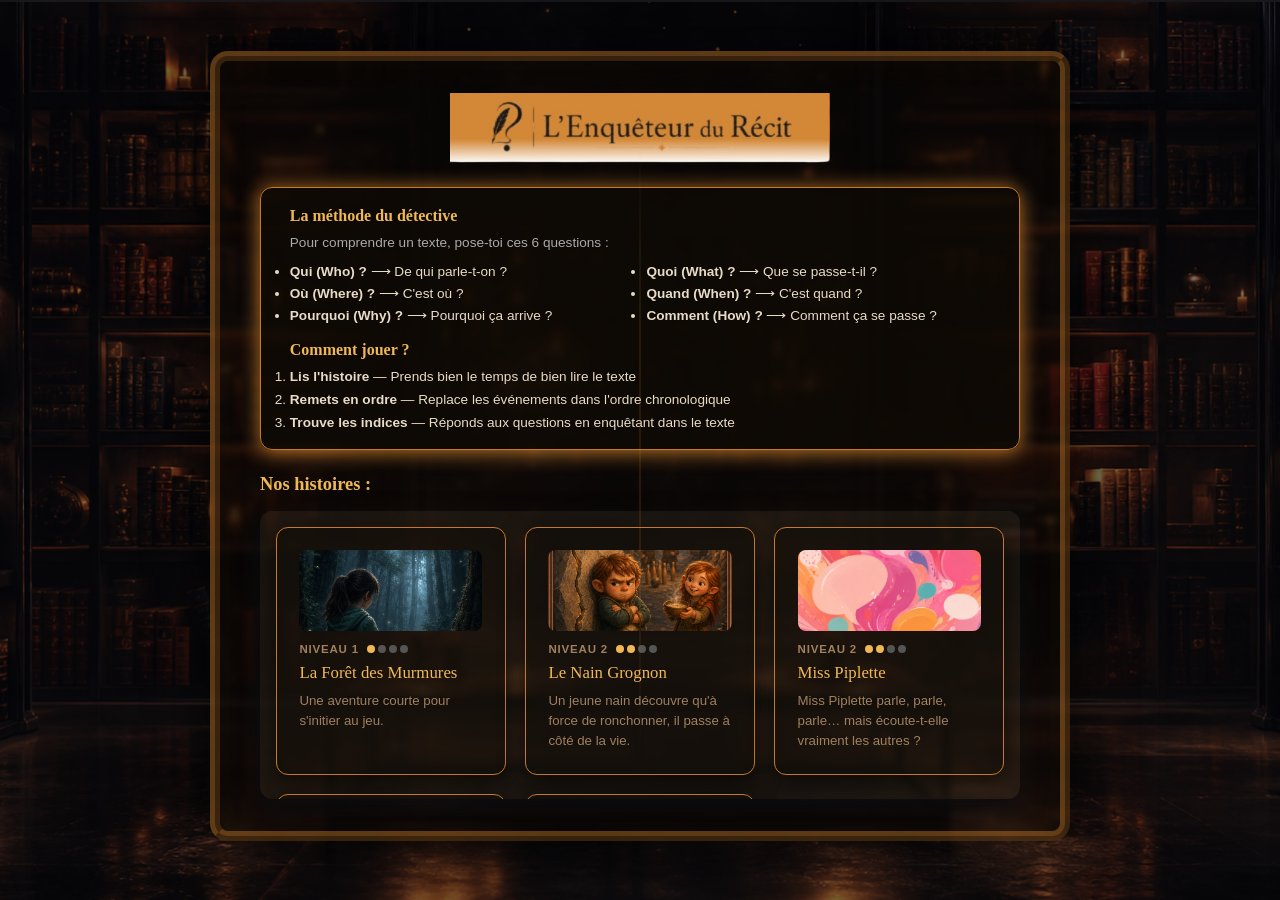
==== commit a1ab3012: "add story-5_Miss_Piplette + cover + bg Co-authored-by: Copilot <copilot@github.com>" ====
--- a/index.html
+++ b/index.html
@@ -57,6 +57,7 @@
             { id: "story-2_le_Nain_Grognon", level: 2, title: "Le Nain Grognon", desc: "Un jeune nain découvre qu'à force de ronchonner, il passe à côté de la vie.", cover: "stories/story-2_le_Nain_Grognon/cover.png" },
             { id: "story-3_l_Hirondelle_Blanche", level: 3, title: "L'Hirondelle Blanche", desc: "Un voyage initiatique à la recherche d'une vraie famille.", cover: "stories/story-3_l_Hirondelle_Blanche/cover.png" },
             { id: "story-4_l_Epreuve_cachee", level: 4, title: "L'Épreuve Cachée", desc: "Une mission nocturne sur les toits de Kazan.", cover: "stories/story-4_l_Epreuve_cachee/cover.png" },
+            { id: "story-5_Miss_Piplette", level: 2, title: "Miss Piplette", desc: "Miss Piplette parle, parle, parle… mais écoute-t-elle vraiment les autres ?", cover: "stories/story-5_Miss_Piplette/cover.png" },
         ];
 
         const grid = document.getElementById("stories-grid");
--- a/assets/responsive.css
+++ b/assets/responsive.css
@@ -36,7 +36,7 @@
     font-size: 1.4rem;
   }
   .screen {
-    padding-top: 4rem;
+    padding-top: 2rem;
   }
 }
 .site-header {
@@ -61,7 +61,7 @@
 
 @media (max-width: 480px) {
   .screen {
-    padding: 1rem;
+    padding: 0.3rem;
   }
   .result-card {
     padding: 1.5rem 1rem;
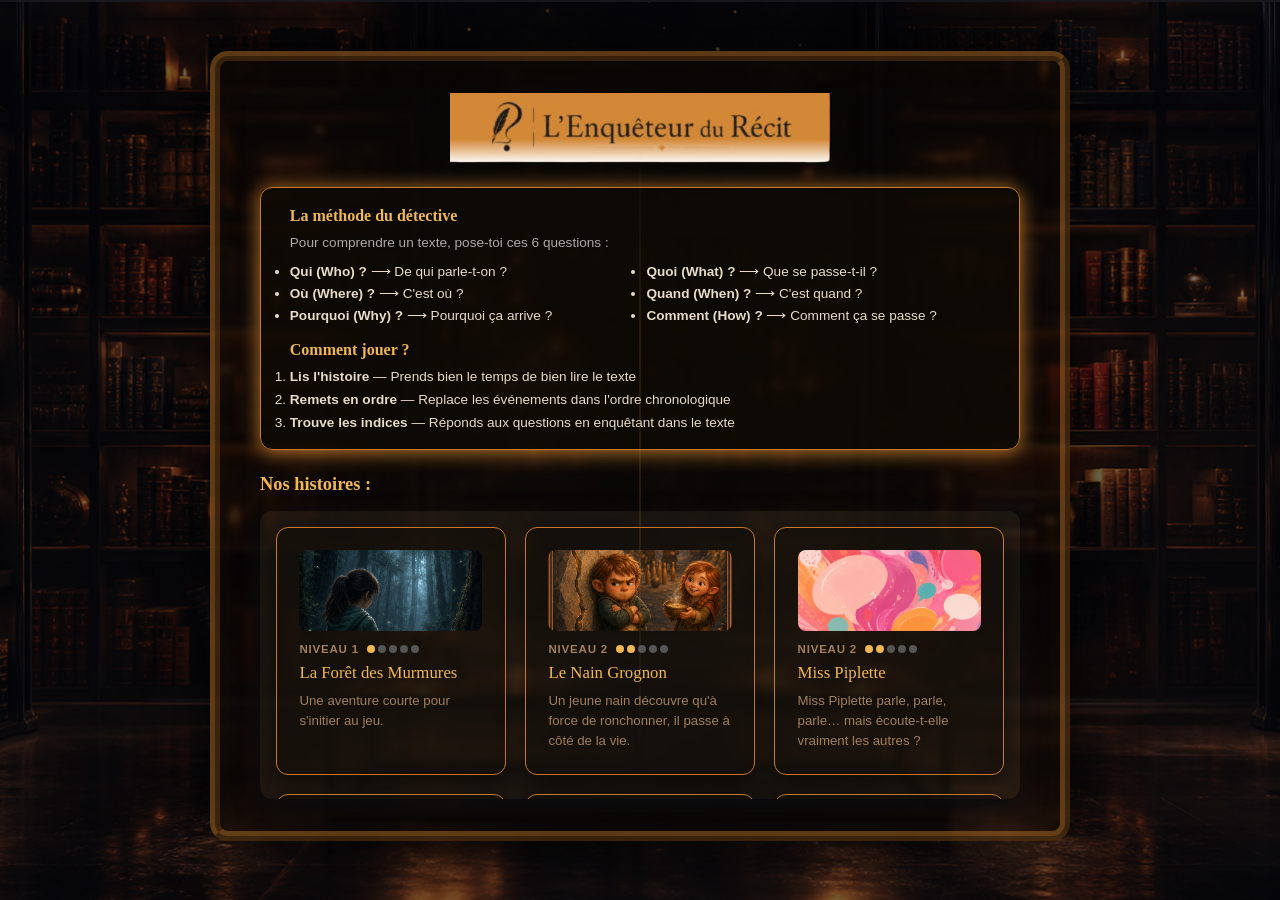
==== commit c5ce77c9: "add sotry-6_Les_Trois_Freres + cover + bg + update sw.js" ====
--- a/index.html
+++ b/index.html
@@ -58,11 +58,12 @@
             { id: "story-3_l_Hirondelle_Blanche", level: 3, title: "L'Hirondelle Blanche", desc: "Un voyage initiatique à la recherche d'une vraie famille.", cover: "stories/story-3_l_Hirondelle_Blanche/cover.png" },
             { id: "story-4_l_Epreuve_cachee", level: 4, title: "L'Épreuve Cachée", desc: "Une mission nocturne sur les toits de Kazan.", cover: "stories/story-4_l_Epreuve_cachee/cover.png" },
             { id: "story-5_Miss_Piplette", level: 2, title: "Miss Piplette", desc: "Miss Piplette parle, parle, parle… mais écoute-t-elle vraiment les autres ?", cover: "stories/story-5_Miss_Piplette/cover.png" },
+            { id: "story-6_Les_Trois_Freres", level: 3, title: "Les Trois Frères", desc: "Dire tout le temps non, tout le temps oui, tout le temps rien… laquelle est la bonne ?", cover: "stories/story-6_Les_Trois_Freres/cover.png" },
         ];
 
         const grid = document.getElementById("stories-grid");
         STORIES.sort((a, b) => a.level - b.level).forEach(s => {
-            const dots = [1, 2, 3, 4].map(i => `<span class="${i <= s.level ? "on" : ""}"></span>`).join("");
+            const dots = [1, 2, 3, 4, 5].map(i => `<span class="${i <= s.level ? "on" : ""}"></span>`).join("");
             grid.insertAdjacentHTML("beforeend", `
                 <a class="story-card" href="game.html?story=${s.id}">
                     <img class="card-cover" src="${s.cover}" alt="${s.title}" onerror="this.style.display='none'" />
